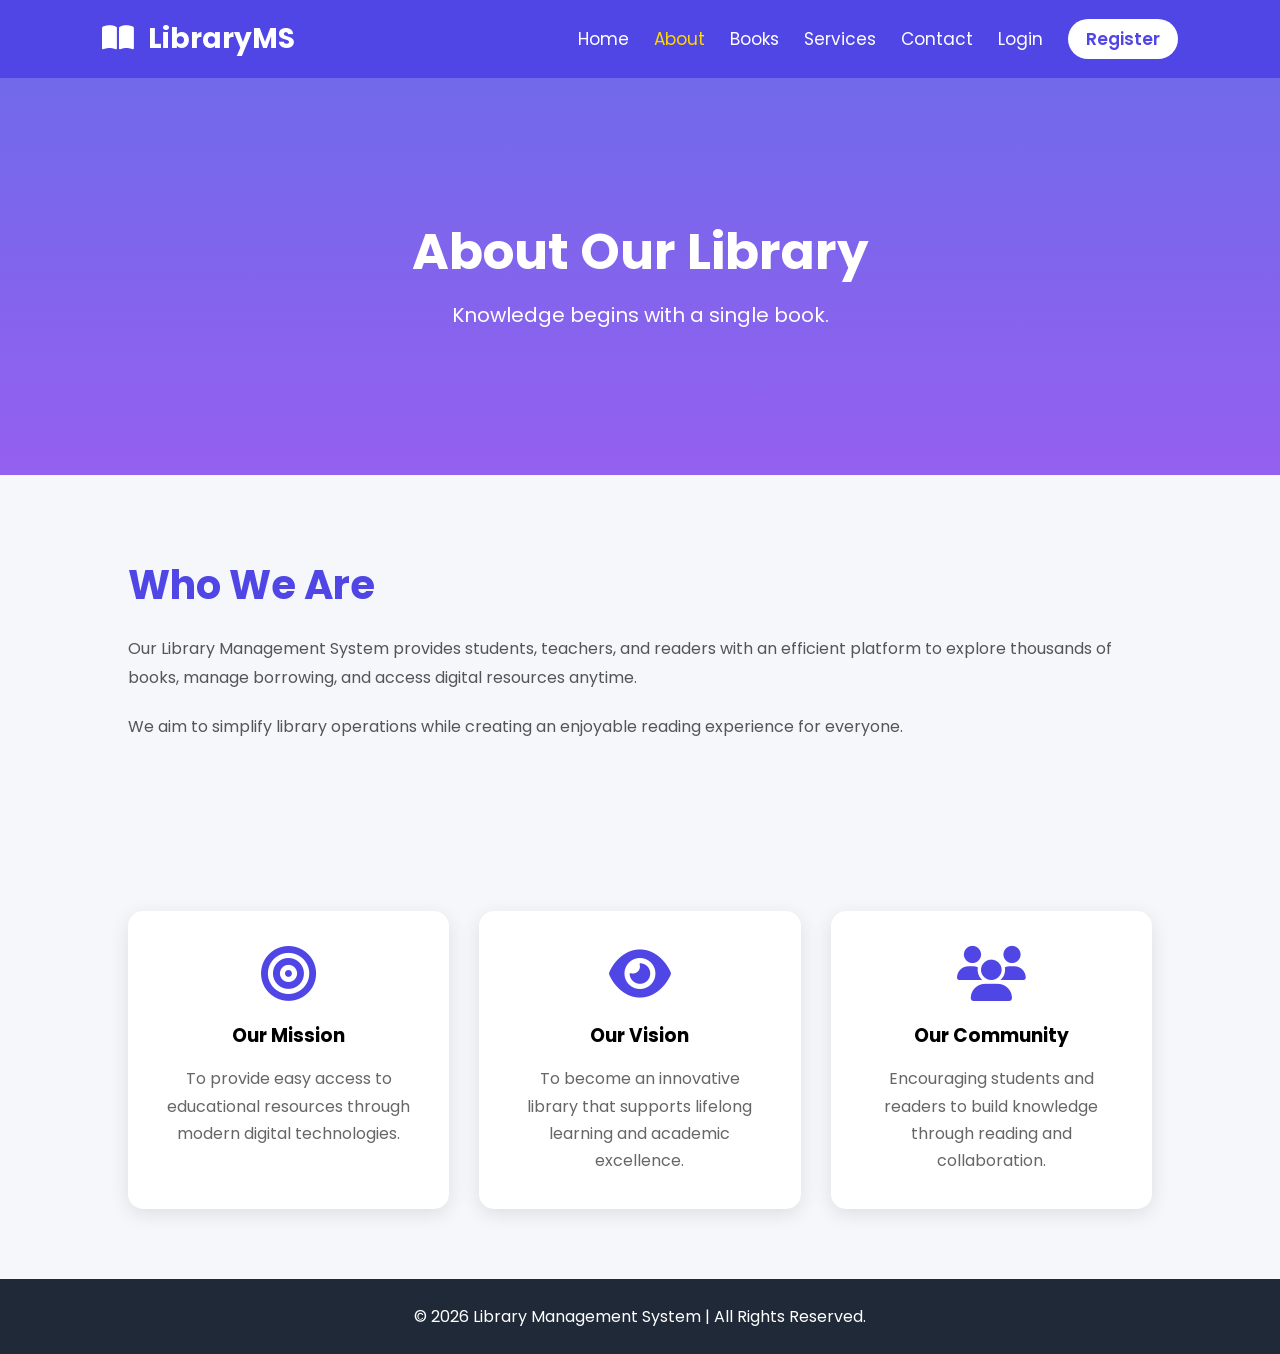
==== about.html @ 2b302972 "Add files via upload" ====
<!DOCTYPE html>
<html lang="en">
<head>
    <meta charset="UTF-8">
    <meta name="viewport" content="width=device-width, initial-scale=1.0">
    <title>About | Library Management System</title>

    <link rel="stylesheet" href="style.css">

    <link href="https://fonts.googleapis.com/css2?family=Poppins:wght@300;400;500;600;700&display=swap" rel="stylesheet">

    <link rel="stylesheet"
    href="https://cdnjs.cloudflare.com/ajax/libs/font-awesome/6.5.2/css/all.min.css">
</head>

<body>

    <!-- Navigation -->

    <nav>

        <div class="logo">
            <i class="fa-solid fa-book-open"></i>
            LibraryMS
        </div>

        <ul>

            <li><a href="index.html">Home</a></li>

            <li><a href="about.html" class="active">About</a></li>

            <li><a href="books.html">Books</a></li>

            <li><a href="services.html">Services</a></li>

            <li><a href="contact.html">Contact</a></li>

            <li><a href="login.html">Login</a></li>

            <li><a href="register.html" class="register-btn">Register</a></li>

        </ul>

    </nav>

    <!-- Banner -->

    <section class="page-banner">

        <h1>About Our Library</h1>

        <p>Knowledge begins with a single book.</p>

    </section>

    <!-- About -->

    <section class="about-section">

        <div class="about-content">

            <h2>Who We Are</h2>

            <p>
                Our Library Management System provides students,
                teachers, and readers with an efficient platform
                to explore thousands of books, manage borrowing,
                and access digital resources anytime.
            </p>

            <p>
                We aim to simplify library operations while creating
                an enjoyable reading experience for everyone.
            </p>

        </div>

    </section>

    <!-- Mission Vision -->

    <section class="mission">

        <div class="mission-card">

            <i class="fa-solid fa-bullseye"></i>

            <h3>Our Mission</h3>

            <p>
                To provide easy access to educational resources
                through modern digital technologies.
            </p>

        </div>

        <div class="mission-card">

            <i class="fa-solid fa-eye"></i>

            <h3>Our Vision</h3>

            <p>
                To become an innovative library that supports
                lifelong learning and academic excellence.
            </p>

        </div>

        <div class="mission-card">

            <i class="fa-solid fa-users"></i>

            <h3>Our Community</h3>

            <p>
                Encouraging students and readers to build
                knowledge through reading and collaboration.
            </p>

        </div>

    </section>

    <!-- Footer -->

    <footer>

        <p>
            © 2026 Library Management System | All Rights Reserved.
        </p>

    </footer>

</body>
</html>
---- style.css ----
*{
    margin:0;
    padding:0;
    box-sizing:border-box;
    font-family:'Poppins',sans-serif;
}

body{
    background:#f5f7fa;
}

/* Navigation */

nav{
    display:flex;
    justify-content:space-between;
    align-items:center;
    padding:18px 8%;
    background:#4F46E5;
    position:fixed;
    width:100%;
    top:0;
    z-index:1000;
}

.logo{
    color:white;
    font-size:28px;
    font-weight:700;
}

.logo i{
    margin-right:8px;
}

nav ul{
    display:flex;
    list-style:none;
}

nav ul li{
    margin-left:25px;
}

nav ul li a{
    color:white;
    text-decoration:none;
    font-size:17px;
    transition:.3s;
}

nav ul li a:hover,
.active{
    color:#FFD700;
}

.register-btn{
    background:white;
    color:#4F46E5;
    padding:8px 18px;
    border-radius:25px;
    font-weight:600;
}

.register-btn:hover{
    background:#FFD700;
    color:black;
}

/* Hero */

.hero{
    height:100vh;

    background:
    linear-gradient(rgba(0,0,0,.55),rgba(0,0,0,.55)),
    url("images/library-bg.jpg");

    background-size:cover;
    background-position:center;
}

.overlay{
    height:100%;
    display:flex;
    justify-content:center;
    align-items:center;
    text-align:center;
}

.hero-content{
    color:white;
    width:70%;
}

.hero-content h1{
    font-size:55px;
    margin-bottom:20px;
}

.hero-content p{
    font-size:20px;
    line-height:35px;
    margin-bottom:35px;
}

.btn{
    display:inline-block;
    background:#FFD700;
    color:black;
    text-decoration:none;
    padding:15px 35px;
    border-radius:30px;
    font-size:18px;
    font-weight:600;
    transition:.4s;
}

.btn:hover{
    background:white;
    transform:translateY(-5px);
}

/* Features */

.features{
    padding:80px 8%;
}

.features h2{
    text-align:center;
    font-size:38px;
    color:#333;
    margin-bottom:50px;
}

.feature-container{
    display:grid;
    grid-template-columns:repeat(auto-fit,minmax(250px,1fr));
    gap:30px;
}

.card{
    background:white;
    padding:35px;
    border-radius:15px;
    text-align:center;
    box-shadow:0 5px 20px rgba(0,0,0,.1);
    transition:.4s;
}

.card:hover{
    transform:translateY(-10px);
}

.card i{
    font-size:50px;
    color:#4F46E5;
    margin-bottom:20px;
}

.card h3{
    margin-bottom:15px;
}

.card p{
    color:#666;
}

/* Statistics */

.stats{
    background:#4F46E5;
    color:white;
    display:grid;
    grid-template-columns:repeat(auto-fit,minmax(200px,1fr));
    text-align:center;
    padding:70px;
}

.stat-box h2{
    font-size:42px;
}

.stat-box p{
    margin-top:10px;
    font-size:18px;
}

/* Footer */

footer{
    background:#1f2937;
    color:white;
    text-align:center;
    padding:25px;
}

/* Responsive */

@media(max-width:768px){

nav{
    flex-direction:column;
}

nav ul{
    margin-top:15px;
    flex-wrap:wrap;
    justify-content:center;
}

.hero-content h1{
    font-size:38px;
}

.hero-content p{
    font-size:17px;
}

}

/* ===========================
   ABOUT PAGE
=========================== */

.page-banner{
    height:45vh;
    background:linear-gradient(rgba(79,70,229,.8),rgba(124,58,237,.8)),
    url("images/library-bg.jpg");
    background-size:cover;
    background-position:center;
    display:flex;
    flex-direction:column;
    justify-content:center;
    align-items:center;
    color:white;
    text-align:center;
    margin-top:70px;
}

.page-banner h1{
    font-size:50px;
    margin-bottom:10px;
}

.page-banner p{
    font-size:20px;
}

.about-section{
    display:flex;
    justify-content:center;
    align-items:center;
    gap:50px;
    padding:80px 10%;
    flex-wrap:wrap;
}

.about-image{
    flex:1;
}

.about-image img{
    width:100%;
    border-radius:15px;
    box-shadow:0 10px 25px rgba(0,0,0,.2);
}

.about-content{
    flex:1;
}

.about-content h2{
    color:#4F46E5;
    font-size:40px;
    margin-bottom:20px;
}

.about-content p{
    color:#555;
    line-height:1.8;
    margin-bottom:20px;
}

.mission{
    padding:70px 10%;
    background:#f5f7fa;
    display:grid;
    grid-template-columns:repeat(auto-fit,minmax(280px,1fr));
    gap:30px;
}

.mission-card{
    background:white;
    padding:35px;
    text-align:center;
    border-radius:15px;
    box-shadow:0 5px 20px rgba(0,0,0,.1);
    transition:.4s;
}

.mission-card:hover{
    transform:translateY(-10px);
}

.mission-card i{
    font-size:55px;
    color:#4F46E5;
    margin-bottom:20px;
}

.mission-card h3{
    margin-bottom:15px;
}

.mission-card p{
    color:#666;
    line-height:1.7;
}

/* ===========================
   BOOKS PAGE
=========================== */

.books-section{
    padding:80px 8%;
}

.books-section h2{
    text-align:center;
    font-size:38px;
    color:#4F46E5;
    margin-bottom:30px;
}

.search-box{
    display:flex;
    justify-content:center;
    margin-bottom:50px;
}

.search-box input{
    width:350px;
    padding:12px;
    border:2px solid #4F46E5;
    border-radius:30px 0 0 30px;
    outline:none;
    font-size:16px;
}

.search-box button{
    padding:12px 20px;
    border:none;
    background:#4F46E5;
    color:white;
    border-radius:0 30px 30px 0;
    cursor:pointer;
}

.books-grid{
    display:grid;
    grid-template-columns:repeat(auto-fit,minmax(250px,1fr));
    gap:30px;
}

.book-card{
    background:white;
    border-radius:15px;
    overflow:hidden;
    box-shadow:0 5px 20px rgba(0,0,0,.1);
    text-align:center;
    transition:.3s;
}

.book-card:hover{
    transform:translateY(-10px);
}

.book-card img{
    width:100%;
    height:280px;
    object-fit:cover;
}

.book-card h3{
    margin-top:20px;
    color:#4F46E5;
}

.book-card p{
    margin:10px 0;
    color:#555;
}

.book-card span{
    display:inline-block;
    background:#28a745;
    color:white;
    padding:6px 15px;
    border-radius:20px;
    font-size:14px;
    margin-bottom:15px;
}

.book-card a{
    display:block;
    background:#4F46E5;
    color:white;
    text-decoration:none;
    padding:12px;
    font-weight:600;
    transition:.3s;
}

.book-card a:hover{
    background:#372dc8;
}

/* ===========================
   CONTACT PAGE
=========================== */

.contact-section{
    width:90%;
    margin:60px auto;
    display:grid;
    grid-template-columns:repeat(auto-fit,minmax(350px,1fr));
    gap:40px;
}

.contact-info,
.contact-form{
    background:#fff;
    padding:35px;
    border-radius:15px;
    box-shadow:0 8px 20px rgba(0,0,0,0.1);
}

.contact-info h2,
.contact-form h2{
    color:#4F46E5;
    margin-bottom:25px;
}

.info-box{
    display:flex;
    align-items:flex-start;
    margin-bottom:25px;
}

.info-box i{
    font-size:24px;
    color:#4F46E5;
    margin-right:20px;
    margin-top:5px;
}

.info-box h3{
    margin-bottom:5px;
    color:#333;
}

.info-box p{
    color:#666;
    line-height:1.6;
}

.contact-form form{
    display:flex;
    flex-direction:column;
}

.contact-form input,
.contact-form textarea{
    width:100%;
    padding:15px;
    margin-bottom:20px;
    border:1px solid #ccc;
    border-radius:8px;
    outline:none;
    font-size:16px;
    transition:.3s;
}

.contact-form input:focus,
.contact-form textarea:focus{
    border-color:#4F46E5;
    box-shadow:0 0 8px rgba(79,70,229,0.3);
}

.contact-form button{
    background:#4F46E5;
    color:white;
    padding:15px;
    border:none;
    border-radius:8px;
    cursor:pointer;
    font-size:17px;
    transition:.3s;
}

.contact-form button:hover{
    background:#372dc8;
}

/* ==========================
   LOGIN & REGISTER PAGE
========================== */

.form-page{
    min-height:100vh;
    display:flex;
    justify-content:center;
    align-items:center;
    background:linear-gradient(135deg,#4F46E5,#7C3AED);
    padding-top:90px;
}

.form-box{
    width:400px;
    background:white;
    padding:40px;
    border-radius:15px;
    box-shadow:0 10px 25px rgba(0,0,0,.2);
    text-align:center;
}

.register-box{
    width:450px;
}

.form-icon{
    font-size:55px;
    color:#4F46E5;
    margin-bottom:20px;
}

.form-box h2{
    margin-bottom:25px;
    color:#333;
}

.form-box input{
    width:100%;
    padding:14px;
    margin-bottom:18px;
    border:1px solid #ccc;
    border-radius:8px;
    outline:none;
    font-size:16px;
    transition:.3s;
}

.form-box input:focus{
    border-color:#4F46E5;
    box-shadow:0 0 8px rgba(79,70,229,.3);
}

.form-box button{
    width:100%;
    padding:14px;
    border:none;
    background:#4F46E5;
    color:white;
    font-size:17px;
    border-radius:8px;
    cursor:pointer;
    transition:.3s;
}

.form-box button:hover{
    background:#372dc8;
}

.form-box p{
    margin-top:20px;
    color:#555;
}

.form-box a{
    color:#4F46E5;
    text-decoration:none;
    font-weight:600;
}

.form-box a:hover{
    text-decoration:underline;
}

@media(max-width:500px){

.form-box,
.register-box{
    width:90%;
}

}
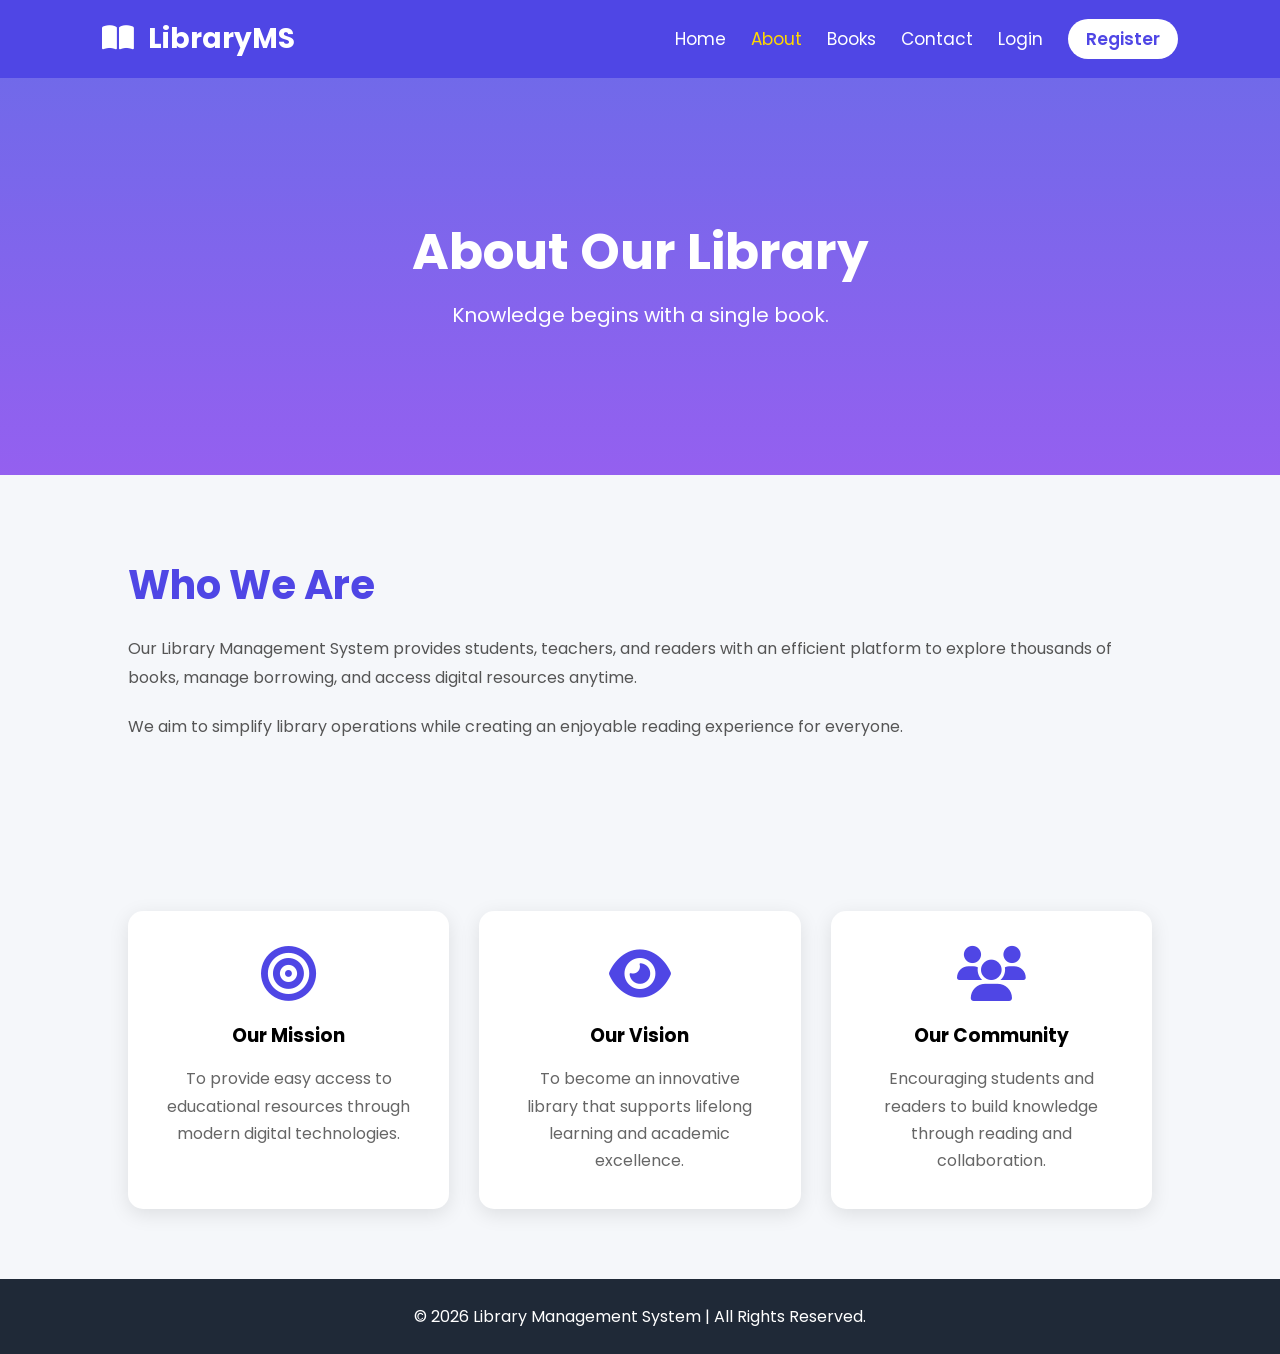
==== commit 7937dfc0: "about.html" ====
--- a/about.html
+++ b/about.html
@@ -31,8 +31,6 @@
             <li><a href="about.html" class="active">About</a></li>
 
             <li><a href="books.html">Books</a></li>
-
-            <li><a href="services.html">Services</a></li>
 
             <li><a href="contact.html">Contact</a></li>
 
@@ -134,4 +132,4 @@
     </footer>
 
 </body>
-</html>+</html>
